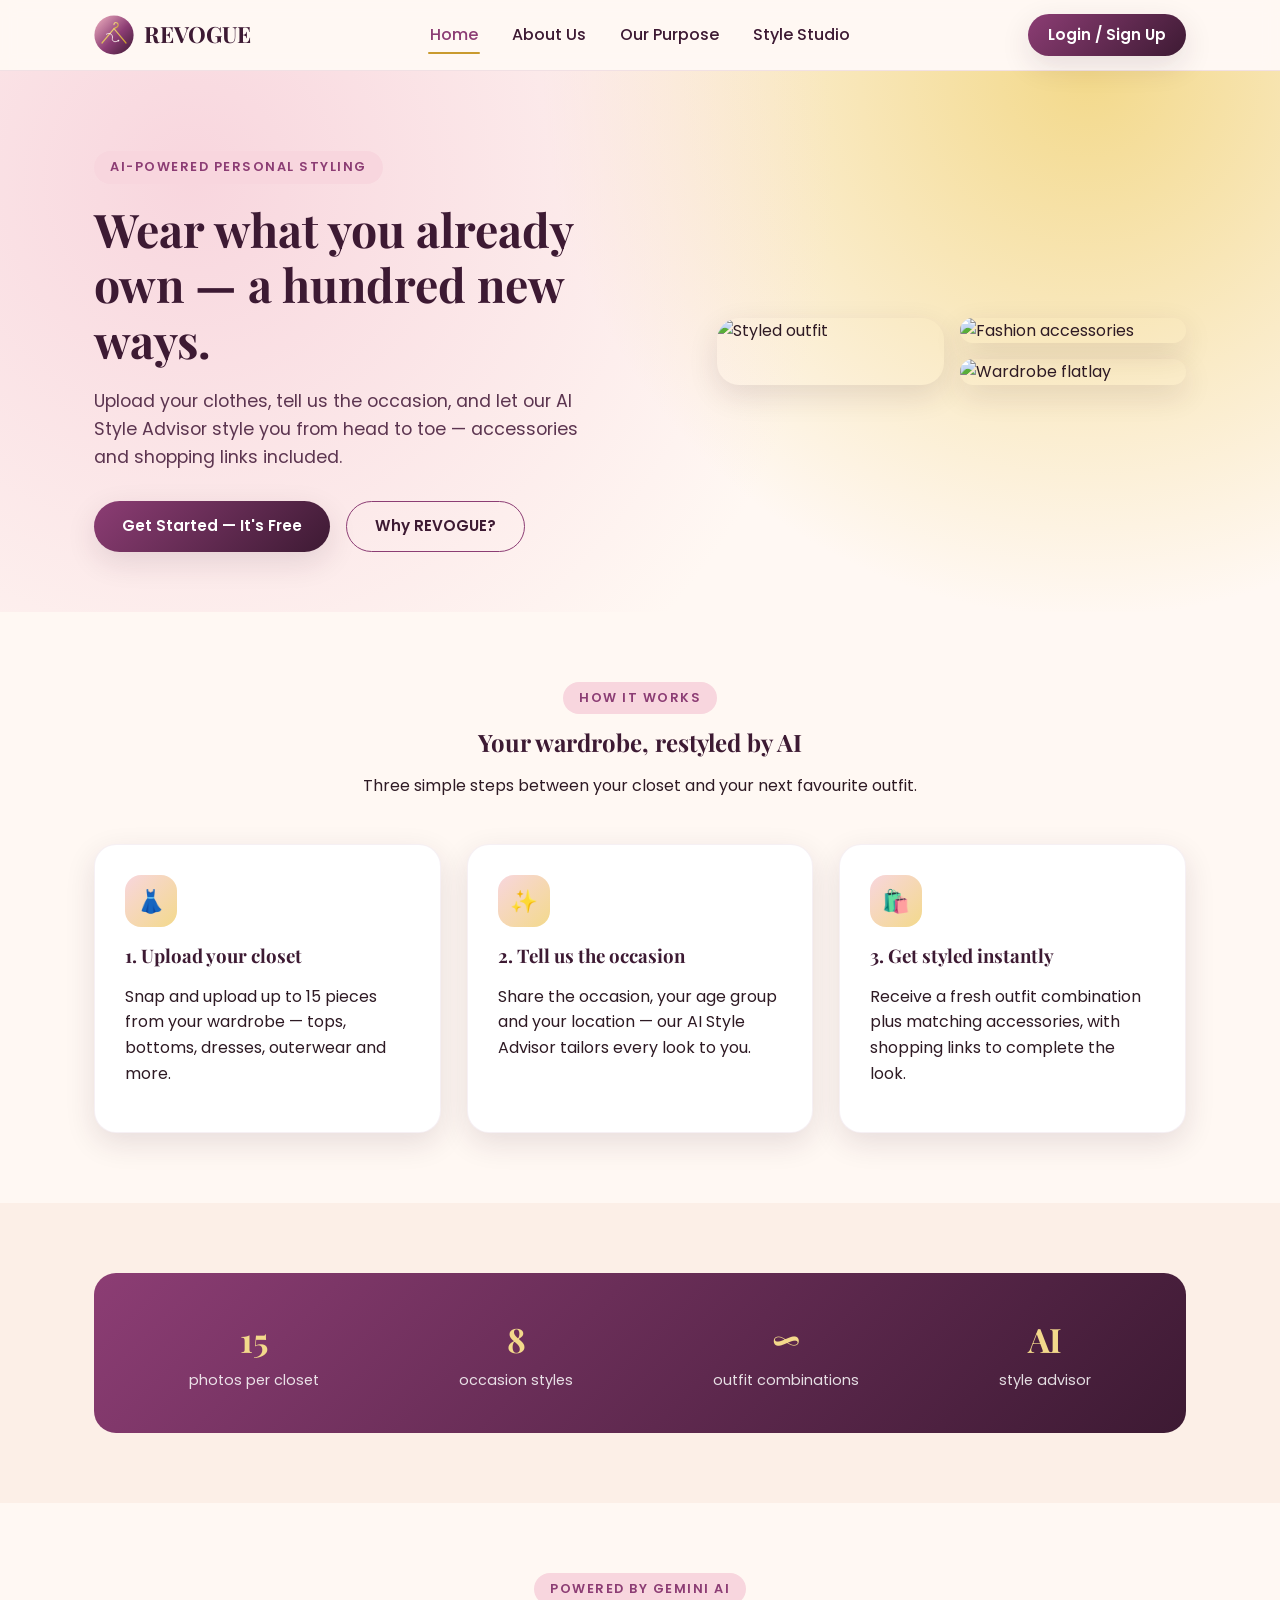
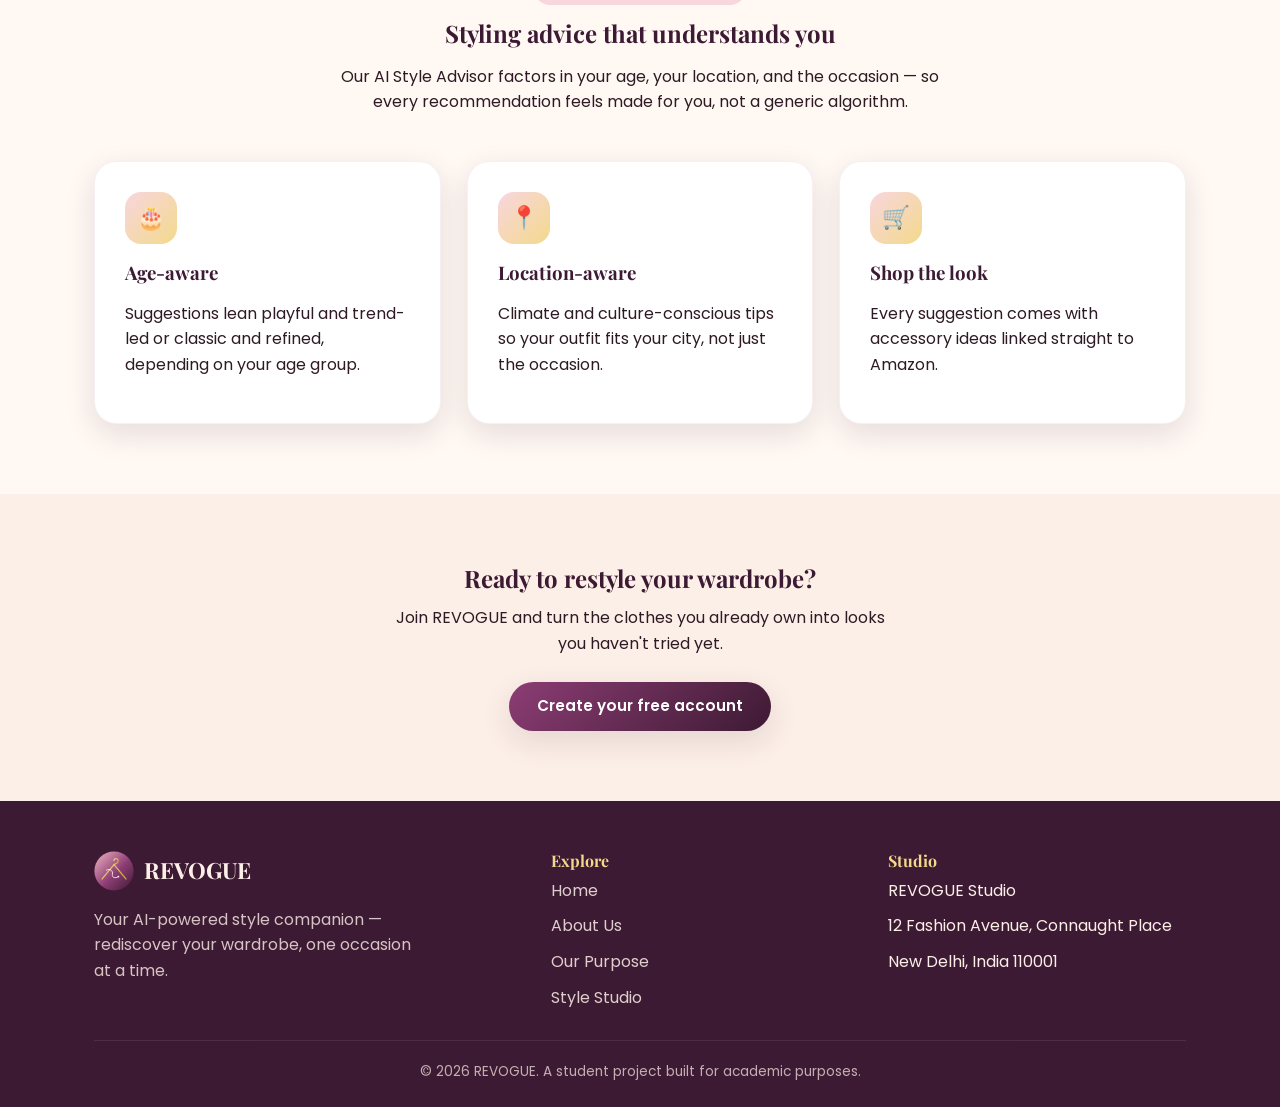
==== index.html @ 8ffc5c36 "Initial REVOGUE site: landing, auth, style studio, about, purpose pages Static HTML/CSS/JS school pr" ====
<!DOCTYPE html>
<html lang="en">
<head>
<meta charset="UTF-8">
<meta name="viewport" content="width=device-width, initial-scale=1.0">
<title>REVOGUE — Restyle. Reimagine. Repeat.</title>
<meta name="description" content="REVOGUE helps you rediscover your wardrobe with AI-powered styling ideas for every occasion.">
<link rel="icon" type="image/svg+xml" href="assets/logo-mark.svg">
<link rel="stylesheet" href="css/style.css">
</head>
<body>

<header class="navbar">
  <div class="container">
    <a href="index.html" class="nav-brand"><img src="assets/logo-mark.svg" alt="REVOGUE logo"> REVOGUE</a>
    <ul class="nav-links">
      <li><a href="index.html" data-page="index.html">Home</a></li>
      <li><a href="about.html" data-page="about.html">About Us</a></li>
      <li><a href="purpose.html" data-page="purpose.html">Our Purpose</a></li>
      <li><a href="dashboard.html" data-page="dashboard.html">Style Studio</a></li>
    </ul>
    <div class="nav-right">
      <div id="navAuthSlot" class="nav-auth"></div>
      <button class="nav-toggle" aria-label="Toggle menu">&#9776;</button>
    </div>
  </div>
</header>

<section class="hero">
  <div class="container">
    <div class="hero-copy">
      <span class="hero-eyebrow">AI-Powered Personal Styling</span>
      <h1>Wear what you already own — a hundred new ways.</h1>
      <p class="lead">Upload your clothes, tell us the occasion, and let our AI Style Advisor style you from head to toe — accessories and shopping links included.</p>
      <div class="hero-actions">
        <a href="login.html" class="btn btn-primary">Get Started — It's Free</a>
        <a href="purpose.html" class="btn btn-outline">Why REVOGUE?</a>
      </div>
    </div>
    <div class="hero-visual">
      <img class="tall" src="https://picsum.photos/seed/revogue-hero-1/500/620" alt="Styled outfit">
      <img class="short" src="https://picsum.photos/seed/revogue-hero-2/500/300" alt="Fashion accessories">
      <img class="short" src="https://picsum.photos/seed/revogue-hero-3/500/300" alt="Wardrobe flatlay">
    </div>
  </div>
</section>

<section>
  <div class="container">
    <div class="section-heading">
      <span class="hero-eyebrow">How it works</span>
      <h2>Your wardrobe, restyled by AI</h2>
      <p>Three simple steps between your closet and your next favourite outfit.</p>
    </div>
    <div class="grid-3">
      <div class="card">
        <div class="icon-badge">👗</div>
        <h3>1. Upload your closet</h3>
        <p>Snap and upload up to 15 pieces from your wardrobe — tops, bottoms, dresses, outerwear and more.</p>
      </div>
      <div class="card">
        <div class="icon-badge">✨</div>
        <h3>2. Tell us the occasion</h3>
        <p>Share the occasion, your age group and your location — our AI Style Advisor tailors every look to you.</p>
      </div>
      <div class="card">
        <div class="icon-badge">🛍️</div>
        <h3>3. Get styled instantly</h3>
        <p>Receive a fresh outfit combination plus matching accessories, with shopping links to complete the look.</p>
      </div>
    </div>
  </div>
</section>

<section class="section-alt">
  <div class="container">
    <div class="stats-strip">
      <div class="stat"><strong>15</strong><span>photos per closet</span></div>
      <div class="stat"><strong>8</strong><span>occasion styles</span></div>
      <div class="stat"><strong>&infin;</strong><span>outfit combinations</span></div>
      <div class="stat"><strong>AI</strong><span>style advisor</span></div>
    </div>
  </div>
</section>

<section>
  <div class="container">
    <div class="section-heading">
      <span class="hero-eyebrow">Powered by Gemini AI</span>
      <h2>Styling advice that understands you</h2>
      <p>Our AI Style Advisor factors in your age, your location, and the occasion — so every recommendation feels made for you, not a generic algorithm.</p>
    </div>
    <div class="grid-3">
      <div class="card">
        <div class="icon-badge">🎂</div>
        <h3>Age-aware</h3>
        <p>Suggestions lean playful and trend-led or classic and refined, depending on your age group.</p>
      </div>
      <div class="card">
        <div class="icon-badge">📍</div>
        <h3>Location-aware</h3>
        <p>Climate and culture-conscious tips so your outfit fits your city, not just the occasion.</p>
      </div>
      <div class="card">
        <div class="icon-badge">🛒</div>
        <h3>Shop the look</h3>
        <p>Every suggestion comes with accessory ideas linked straight to Amazon.</p>
      </div>
    </div>
  </div>
</section>

<section class="section-alt">
  <div class="container" style="text-align:center;">
    <h2>Ready to restyle your wardrobe?</h2>
    <p style="max-width:50ch; margin:0 auto 26px;">Join REVOGUE and turn the clothes you already own into looks you haven't tried yet.</p>
    <a href="login.html" class="btn btn-primary">Create your free account</a>
  </div>
</section>

<footer>
  <div class="container">
    <div class="footer-grid">
      <div>
        <div class="nav-brand" style="color:var(--cream-soft); margin-bottom:14px;"><img src="assets/logo-mark.svg" alt="REVOGUE logo"> REVOGUE</div>
        <p style="opacity:0.8; max-width:32ch;">Your AI-powered style companion — rediscover your wardrobe, one occasion at a time.</p>
      </div>
      <div>
        <h4>Explore</h4>
        <ul>
          <li><a href="index.html">Home</a></li>
          <li><a href="about.html">About Us</a></li>
          <li><a href="purpose.html">Our Purpose</a></li>
          <li><a href="dashboard.html">Style Studio</a></li>
        </ul>
      </div>
      <div>
        <h4>Studio</h4>
        <ul>
          <li>REVOGUE Studio</li>
          <li>12 Fashion Avenue, Connaught Place</li>
          <li>New Delhi, India 110001</li>
        </ul>
      </div>
    </div>
    <div class="footer-bottom">&copy; 2026 REVOGUE. A student project built for academic purposes.</div>
  </div>
</footer>

<script src="js/storage.js"></script>
<script src="js/nav.js"></script>
</body>
</html>
---- css/style.css ----
@import url('https://fonts.googleapis.com/css2?family=Playfair+Display:ital,wght@0,500;0,600;0,700;1,500&family=Poppins:wght@300;400;500;600;700&display=swap');

:root {
  --cream: #FFF8F3;
  --cream-soft: #FCEFE7;
  --blush: #F3B6C3;
  --blush-soft: #F8D6DE;
  --plum: #8C3D74;
  --plum-deep: #3D1A33;
  --gold: #C99A2E;
  --gold-soft: #F3D98B;
  --ink: #2E1A24;
  --white: #FFFFFF;

  --font-heading: 'Playfair Display', Georgia, serif;
  --font-body: 'Poppins', 'Segoe UI', sans-serif;

  --radius-lg: 22px;
  --radius-md: 14px;
  --radius-sm: 8px;
  --shadow-soft: 0 10px 30px rgba(61, 26, 51, 0.12);
  --shadow-lift: 0 18px 40px rgba(61, 26, 51, 0.18);
}

* { box-sizing: border-box; }

html { scroll-behavior: smooth; }

body {
  margin: 0;
  font-family: var(--font-body);
  color: var(--ink);
  background: var(--cream);
  line-height: 1.6;
}

h1, h2, h3, h4 {
  font-family: var(--font-heading);
  color: var(--plum-deep);
  margin: 0 0 0.5em;
  line-height: 1.2;
}

a { color: inherit; text-decoration: none; }

img { max-width: 100%; display: block; }

.container {
  max-width: 1140px;
  margin: 0 auto;
  padding: 0 24px;
}

/* ---------- Navbar ---------- */
.navbar {
  position: sticky;
  top: 0;
  z-index: 100;
  background: rgba(255, 248, 243, 0.92);
  backdrop-filter: blur(8px);
  border-bottom: 1px solid rgba(140, 61, 116, 0.12);
}

.navbar .container {
  display: flex;
  align-items: center;
  justify-content: space-between;
  padding-top: 14px;
  padding-bottom: 14px;
}

.nav-brand {
  display: flex;
  align-items: center;
  gap: 10px;
  font-family: var(--font-heading);
  font-weight: 700;
  font-size: 1.4rem;
  color: var(--plum-deep);
}

.nav-brand img { width: 40px; height: 40px; }

.nav-links {
  display: flex;
  align-items: center;
  gap: 30px;
  list-style: none;
  margin: 0;
  padding: 0;
}

.nav-links a {
  font-weight: 500;
  color: var(--plum-deep);
  position: relative;
  padding: 4px 2px;
}

.nav-links a.active,
.nav-links a:hover {
  color: var(--plum);
}

.nav-links a.active::after {
  content: '';
  position: absolute;
  left: 0; right: 0; bottom: -4px;
  height: 2px;
  background: var(--gold);
  border-radius: 2px;
}

.nav-right { display: flex; align-items: center; gap: 16px; }
.nav-auth { display: flex; align-items: center; gap: 10px; }
.nav-toggle { display: none; }

/* ---------- Buttons ---------- */
.btn {
  display: inline-flex;
  align-items: center;
  justify-content: center;
  gap: 8px;
  padding: 12px 28px;
  border-radius: 999px;
  font-family: var(--font-body);
  font-weight: 600;
  font-size: 0.95rem;
  border: none;
  cursor: pointer;
  transition: transform 0.18s ease, box-shadow 0.18s ease;
}

.btn:hover { transform: translateY(-2px); }

.btn-primary {
  background: linear-gradient(135deg, var(--plum), var(--plum-deep));
  color: var(--white);
  box-shadow: var(--shadow-soft);
}
.btn-primary:hover { box-shadow: var(--shadow-lift); }

.btn-gold {
  background: linear-gradient(135deg, var(--gold-soft), var(--gold));
  color: var(--plum-deep);
  box-shadow: var(--shadow-soft);
}

.btn-outline {
  background: transparent;
  color: var(--plum-deep);
  border: 1.5px solid var(--plum);
}
.btn-outline:hover { background: rgba(140, 61, 116, 0.08); }

.btn-block { width: 100%; }
.btn[disabled] { opacity: 0.5; cursor: not-allowed; transform: none; }

/* ---------- Hero ---------- */
.hero {
  background: radial-gradient(circle at 15% 20%, var(--blush-soft), transparent 55%),
              radial-gradient(circle at 85% 0%, var(--gold-soft), transparent 45%),
              var(--cream);
  padding: 80px 0 60px;
}

.hero .container {
  display: grid;
  grid-template-columns: 1.1fr 0.9fr;
  gap: 50px;
  align-items: center;
}

.hero-eyebrow {
  display: inline-block;
  background: var(--blush-soft);
  color: var(--plum);
  font-size: 0.8rem;
  font-weight: 600;
  letter-spacing: 1.5px;
  text-transform: uppercase;
  padding: 6px 16px;
  border-radius: 999px;
  margin-bottom: 18px;
}

.hero h1 {
  font-size: 2.9rem;
  margin-bottom: 18px;
}

.hero p.lead {
  font-size: 1.1rem;
  color: #5c3550;
  max-width: 46ch;
  margin-bottom: 30px;
}

.hero-actions { display: flex; gap: 16px; flex-wrap: wrap; }

.hero-visual {
  position: relative;
  display: grid;
  grid-template-columns: 1fr 1fr;
  gap: 16px;
}

.hero-visual img {
  border-radius: var(--radius-lg);
  box-shadow: var(--shadow-soft);
  object-fit: cover;
  width: 100%;
  height: 100%;
}

.hero-visual .tall { grid-row: span 2; height: 100%; }
.hero-visual .short { height: 100%; }

/* ---------- Sections ---------- */
section { padding: 70px 0; }

.section-heading { text-align: center; max-width: 640px; margin: 0 auto 46px; }
.section-heading .hero-eyebrow { margin-bottom: 14px; }

.grid-3 { display: grid; grid-template-columns: repeat(3, 1fr); gap: 26px; }
.grid-2 { display: grid; grid-template-columns: repeat(2, 1fr); gap: 30px; }

.card {
  background: var(--white);
  border-radius: var(--radius-lg);
  padding: 30px;
  box-shadow: var(--shadow-soft);
  border: 1px solid rgba(140, 61, 116, 0.08);
}

.card .icon-badge {
  width: 52px; height: 52px;
  border-radius: 16px;
  display: flex; align-items: center; justify-content: center;
  background: linear-gradient(135deg, var(--blush-soft), var(--gold-soft));
  font-size: 1.4rem;
  margin-bottom: 18px;
}

.section-alt { background: var(--cream-soft); }

.stats-strip {
  display: flex;
  justify-content: space-around;
  flex-wrap: wrap;
  gap: 30px;
  background: linear-gradient(135deg, var(--plum), var(--plum-deep));
  color: var(--white);
  border-radius: var(--radius-lg);
  padding: 40px;
  margin: 0 auto;
}

.stats-strip .stat { text-align: center; }
.stats-strip .stat strong {
  display: block;
  font-family: var(--font-heading);
  font-size: 2.1rem;
  color: var(--gold-soft);
}
.stats-strip .stat span { font-size: 0.9rem; opacity: 0.85; }

/* ---------- Footer ---------- */
footer {
  background: var(--plum-deep);
  color: var(--cream-soft);
  padding: 50px 0 24px;
}

footer .footer-grid {
  display: grid;
  grid-template-columns: 1.4fr 1fr 1fr;
  gap: 40px;
  margin-bottom: 30px;
}

footer h4 { color: var(--gold-soft); font-size: 1rem; }
footer a { opacity: 0.85; }
footer a:hover { opacity: 1; color: var(--gold-soft); }
footer ul { list-style: none; margin: 0; padding: 0; display: flex; flex-direction: column; gap: 10px; }

.footer-bottom {
  border-top: 1px solid rgba(255,255,255,0.12);
  padding-top: 20px;
  text-align: center;
  font-size: 0.85rem;
  opacity: 0.7;
}

/* ---------- Forms ---------- */
.auth-wrap {
  min-height: calc(100vh - 76px);
  display: flex;
  align-items: center;
  justify-content: center;
  padding: 50px 20px;
  background: radial-gradient(circle at 20% 10%, var(--blush-soft), transparent 50%),
              radial-gradient(circle at 90% 90%, var(--gold-soft), transparent 45%),
              var(--cream);
}

.auth-card {
  width: 100%;
  max-width: 460px;
  background: var(--white);
  border-radius: var(--radius-lg);
  box-shadow: var(--shadow-lift);
  padding: 44px 40px;
}

.auth-tabs {
  display: flex;
  background: var(--cream-soft);
  border-radius: 999px;
  padding: 4px;
  margin-bottom: 30px;
}

.auth-tabs button {
  flex: 1;
  padding: 10px;
  border: none;
  background: transparent;
  border-radius: 999px;
  font-family: var(--font-body);
  font-weight: 600;
  color: var(--plum-deep);
  cursor: pointer;
}

.auth-tabs button.active {
  background: linear-gradient(135deg, var(--plum), var(--plum-deep));
  color: var(--white);
}

.form-group { margin-bottom: 20px; }

.form-group label {
  display: block;
  font-size: 0.85rem;
  font-weight: 600;
  color: var(--plum-deep);
  margin-bottom: 7px;
}

.form-group input,
.form-group select {
  width: 100%;
  padding: 12px 14px;
  border-radius: var(--radius-sm);
  border: 1.5px solid rgba(140, 61, 116, 0.2);
  font-family: var(--font-body);
  font-size: 0.95rem;
  background: var(--cream-soft);
  color: var(--ink);
}

.form-group input:focus,
.form-group select:focus {
  outline: none;
  border-color: var(--plum);
  background: var(--white);
}

.form-row { display: grid; grid-template-columns: 1fr 1fr; gap: 16px; }

.form-hint { font-size: 0.8rem; color: #7a5c72; margin-top: 6px; }
.form-error {
  background: #fbe4e4;
  color: #a13939;
  padding: 10px 14px;
  border-radius: var(--radius-sm);
  font-size: 0.85rem;
  margin-bottom: 18px;
  display: none;
}
.form-error.show { display: block; }

/* ---------- Dashboard ---------- */
.dash-header {
  background: linear-gradient(135deg, var(--plum), var(--plum-deep));
  color: var(--white);
  padding: 40px 0;
}
.dash-header .container { display: flex; align-items: center; justify-content: space-between; flex-wrap: wrap; gap: 16px; }
.dash-header h1 { color: var(--white); font-size: 1.8rem; margin: 0; }
.dash-header p { margin: 4px 0 0; opacity: 0.85; }

.upload-zone {
  border: 2px dashed rgba(140, 61, 116, 0.35);
  border-radius: var(--radius-lg);
  padding: 40px;
  text-align: center;
  background: var(--white);
  cursor: pointer;
  transition: border-color 0.2s ease, background 0.2s ease;
}
.upload-zone:hover { border-color: var(--plum); background: var(--cream-soft); }
.upload-zone input { display: none; }

.closet-grid {
  display: grid;
  grid-template-columns: repeat(auto-fill, minmax(150px, 1fr));
  gap: 16px;
  margin-top: 26px;
}

.closet-item {
  position: relative;
  background: var(--white);
  border-radius: var(--radius-md);
  overflow: hidden;
  box-shadow: var(--shadow-soft);
}
.closet-item img { height: 150px; width: 100%; object-fit: cover; }
.closet-item .tag {
  position: absolute; top: 8px; left: 8px;
  background: rgba(61,26,51,0.75); color: var(--white);
  font-size: 0.7rem; padding: 3px 9px; border-radius: 999px;
  text-transform: capitalize;
}
.closet-item .remove-btn {
  position: absolute; top: 8px; right: 8px;
  width: 24px; height: 24px; border-radius: 50%;
  background: rgba(255,255,255,0.9); color: var(--plum-deep);
  border: none; cursor: pointer; font-weight: 700; line-height: 1;
}

.suggest-panel {
  background: var(--white);
  border-radius: var(--radius-lg);
  box-shadow: var(--shadow-soft);
  padding: 30px;
}

.suggest-controls { display: flex; gap: 16px; flex-wrap: wrap; align-items: flex-end; margin-bottom: 20px; }
.suggest-controls .form-group { flex: 1; min-width: 180px; margin-bottom: 0; }

.ai-badge {
  display: inline-flex; align-items: center; gap: 6px;
  background: linear-gradient(135deg, var(--gold-soft), var(--gold));
  color: var(--plum-deep); font-size: 0.75rem; font-weight: 700;
  padding: 5px 12px; border-radius: 999px; margin-bottom: 14px;
}

.look-card {
  display: grid;
  grid-template-columns: 220px 1fr;
  gap: 24px;
  background: var(--cream-soft);
  border-radius: var(--radius-lg);
  padding: 22px;
  margin-top: 20px;
  animation: fadeIn 0.4s ease;
}
.look-card img { border-radius: var(--radius-md); height: 100%; min-height: 220px; object-fit: cover; }
.look-card h3 { margin-bottom: 10px; }
.look-card .occasion-pill {
  display: inline-block; background: var(--blush-soft); color: var(--plum);
  font-size: 0.75rem; font-weight: 600; padding: 4px 12px; border-radius: 999px; margin-bottom: 10px;
}

.accessory-list { display: flex; flex-wrap: wrap; gap: 10px; margin-top: 14px; }
.accessory-chip {
  background: var(--white); border: 1px solid rgba(140,61,116,0.2);
  padding: 8px 14px; border-radius: 999px; font-size: 0.85rem;
  display: inline-flex; align-items: center; gap: 6px;
}
.accessory-chip:hover { border-color: var(--plum); color: var(--plum); }
.accessory-chip .cart-icon { font-size: 0.9rem; }

@keyframes fadeIn { from { opacity: 0; transform: translateY(8px);} to { opacity: 1; transform: translateY(0);} }

.empty-state { text-align: center; padding: 40px 20px; color: #7a5c72; }

/* ---------- About / Team / Purpose ---------- */
.team-grid { display: grid; grid-template-columns: repeat(2, 1fr); gap: 30px; }
.team-card { text-align: center; }
.team-card img { width: 100%; height: 260px; object-fit: cover; border-radius: var(--radius-lg); margin-bottom: 18px; }
.team-card h3 { margin-bottom: 2px; }
.team-card .role { color: var(--plum); font-weight: 600; font-size: 0.9rem; margin-bottom: 10px; }

.office-block { display: grid; grid-template-columns: 1fr 1fr; gap: 40px; align-items: center; }
.office-block img { border-radius: var(--radius-lg); box-shadow: var(--shadow-soft); }

.timeline { border-left: 2px solid var(--blush); padding-left: 26px; display: flex; flex-direction: column; gap: 30px; }
.timeline .step { position: relative; }
.timeline .step::before {
  content: ''; position: absolute; left: -32px; top: 4px;
  width: 12px; height: 12px; border-radius: 50%;
  background: var(--gold); box-shadow: 0 0 0 4px var(--cream-soft);
}

.note-banner {
  background: var(--blush-soft);
  border-left: 4px solid var(--plum);
  border-radius: var(--radius-sm);
  padding: 18px 22px;
  font-size: 0.92rem;
  color: #5c3550;
}

/* ---------- Responsive ---------- */
@media (max-width: 860px) {
  .hero .container { grid-template-columns: 1fr; }
  .hero-visual { order: -1; }
  .grid-3, .grid-2, .team-grid, .office-block { grid-template-columns: 1fr; }
  footer .footer-grid { grid-template-columns: 1fr; }
  .look-card { grid-template-columns: 1fr; }
  .look-card img { min-height: 200px; }
}

@media (max-width: 640px) {
  .nav-links {
    position: fixed; inset: 76px 0 0 0;
    background: var(--cream);
    flex-direction: column;
    padding: 30px;
    transform: translateX(100%);
    transition: transform 0.25s ease;
  }
  .nav-links.open { transform: translateX(0); }
  .nav-toggle {
    display: block;
    background: none; border: none; font-size: 1.6rem; cursor: pointer; color: var(--plum-deep);
  }
  .hero h1 { font-size: 2.1rem; }
  .form-row { grid-template-columns: 1fr; }
  .auth-card { padding: 32px 24px; }
}
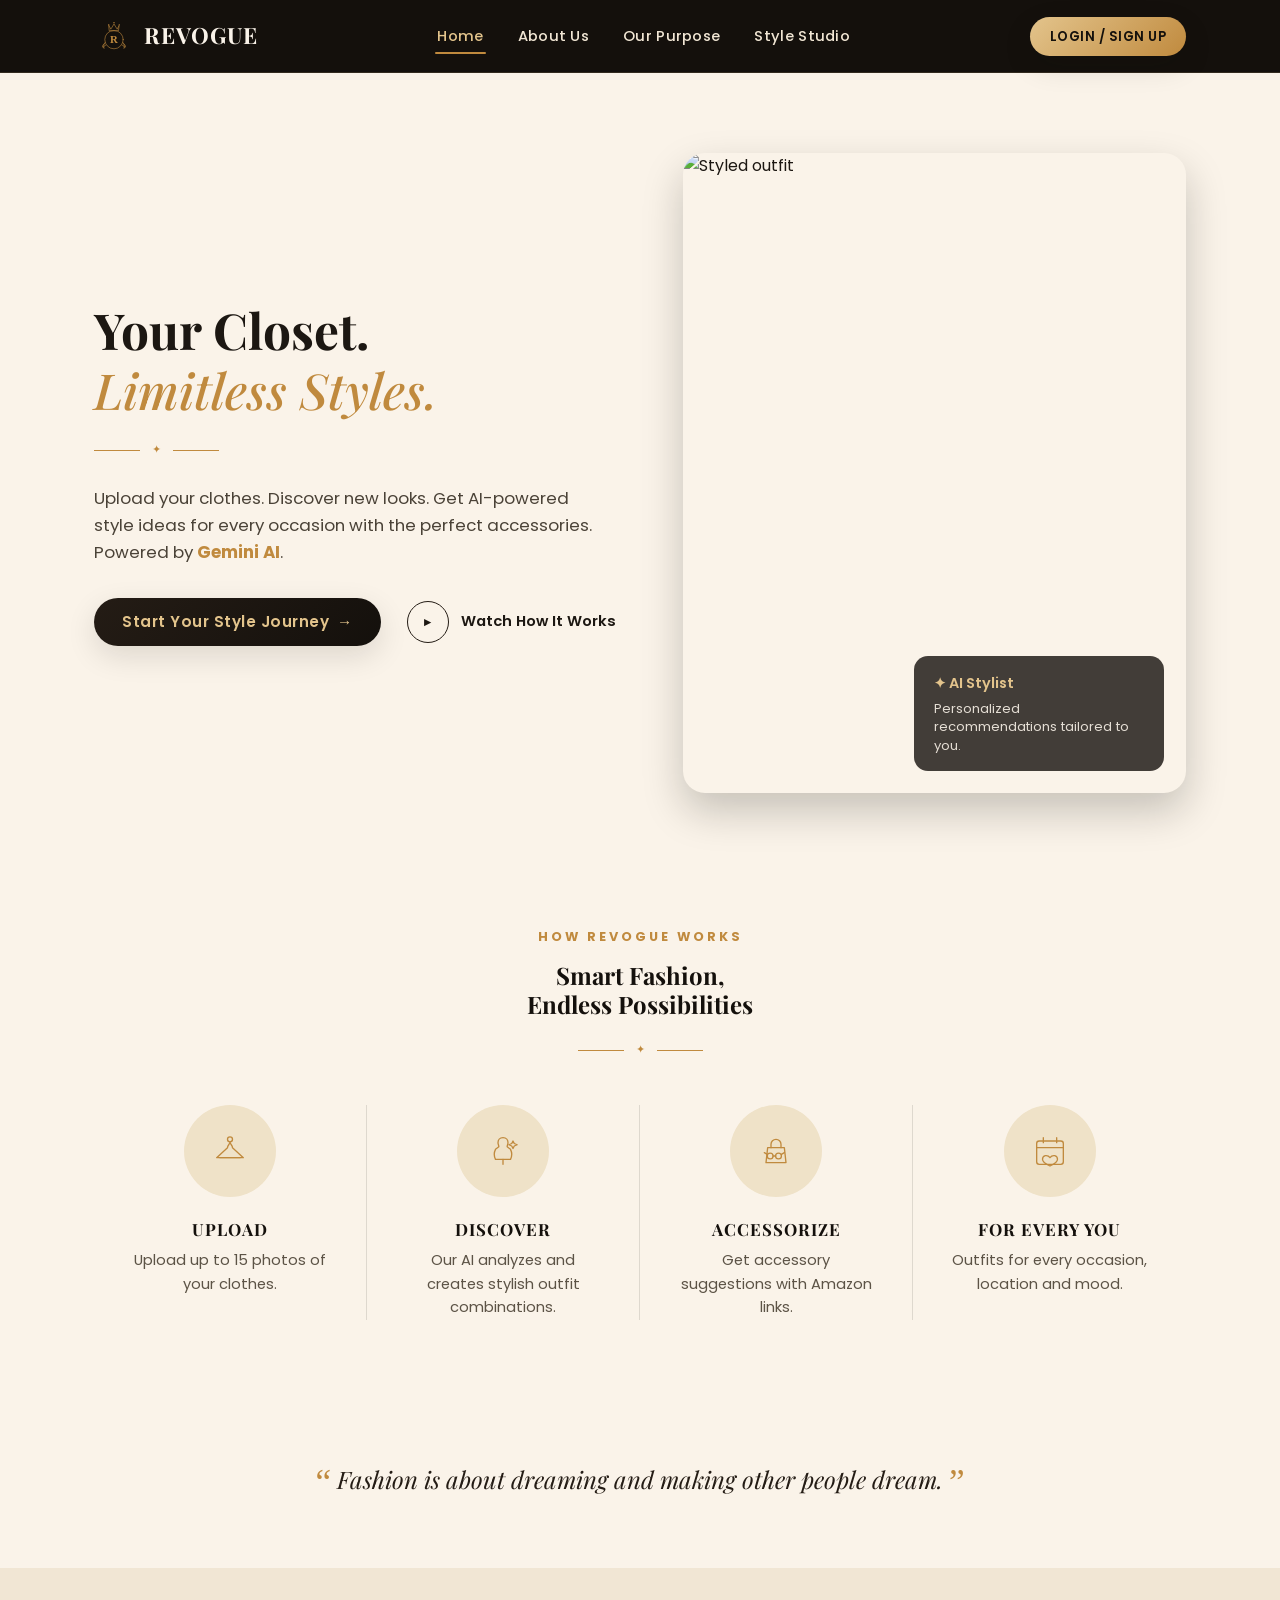
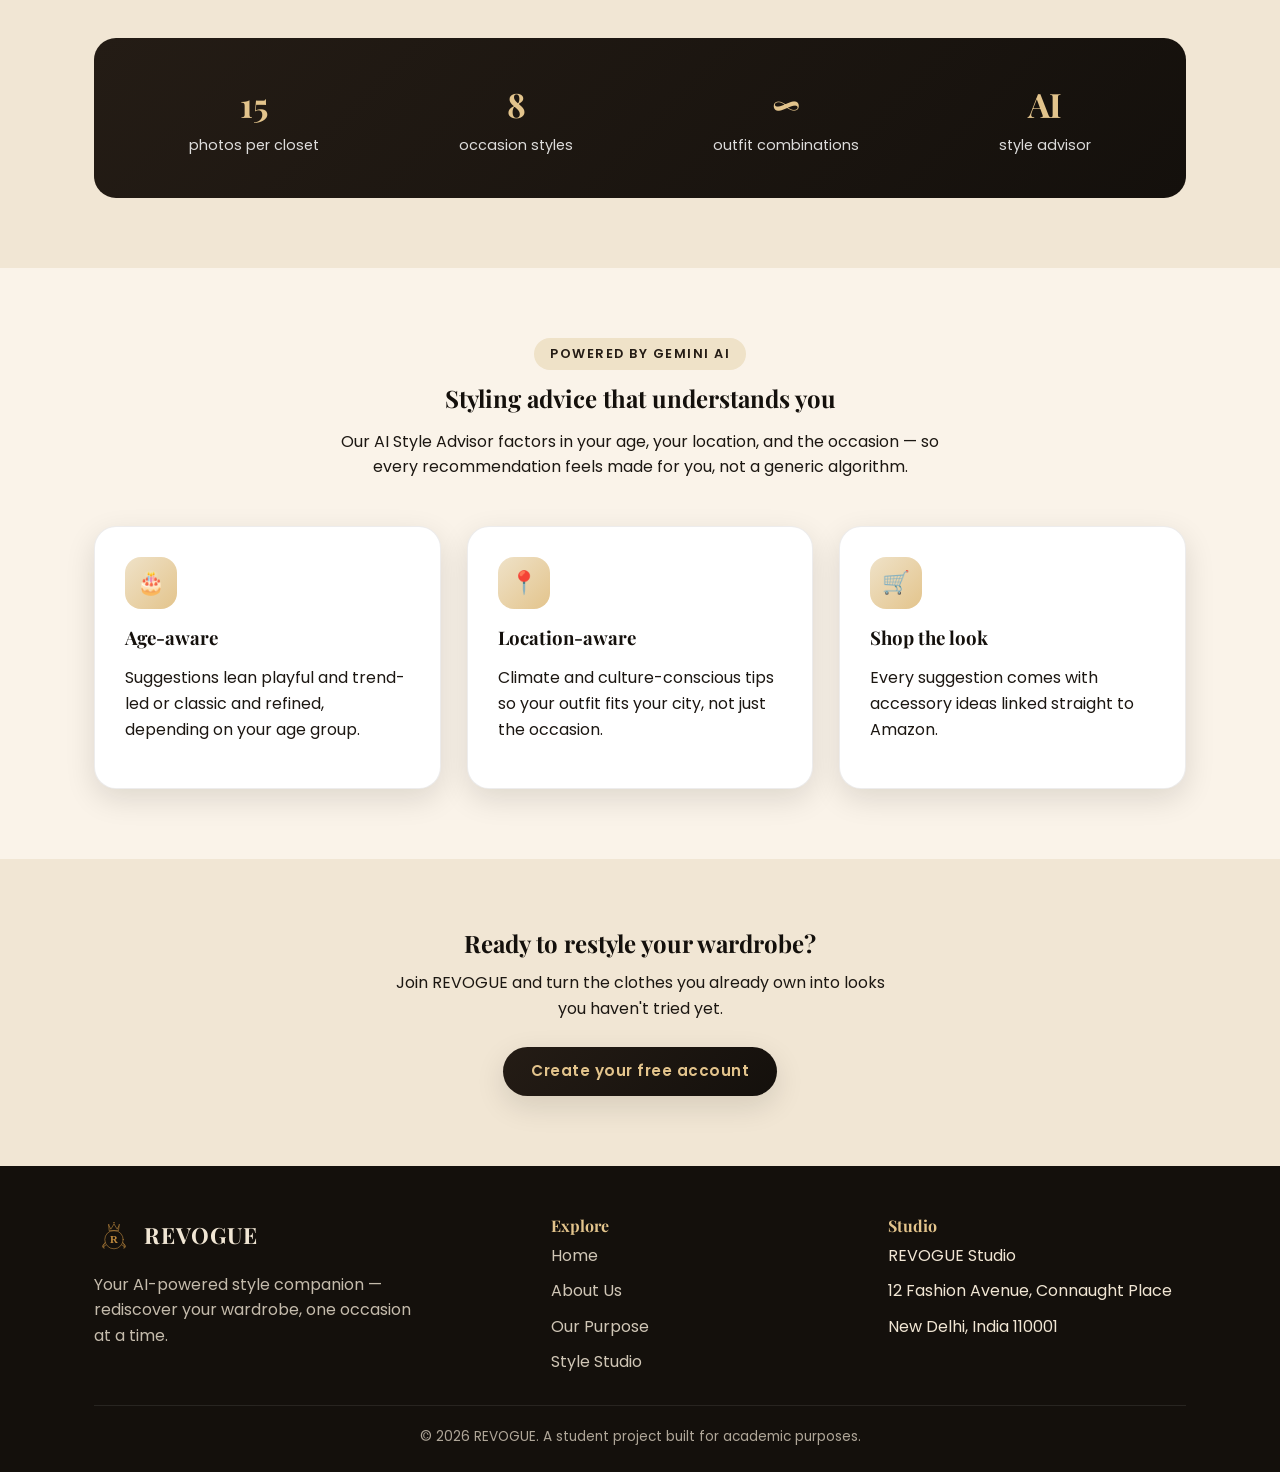
==== commit eb17f019: "Redesign homepage with black/gold luxury theme Re-theme the site palette to black, gold, and warm cr" ====
--- a/index.html
+++ b/index.html
@@ -29,46 +29,91 @@
 <section class="hero">
   <div class="container">
     <div class="hero-copy">
-      <span class="hero-eyebrow">AI-Powered Personal Styling</span>
-      <h1>Wear what you already own — a hundred new ways.</h1>
-      <p class="lead">Upload your clothes, tell us the occasion, and let our AI Style Advisor style you from head to toe — accessories and shopping links included.</p>
+      <h1>Your Closet.<span class="script">Limitless Styles.</span></h1>
+      <div class="divider-accent"><span></span><i>&#10022;</i><span></span></div>
+      <p class="lead">Upload your clothes. Discover new looks. Get AI-powered style ideas for every occasion with the perfect accessories. Powered by <strong>Gemini AI</strong>.</p>
       <div class="hero-actions">
-        <a href="login.html" class="btn btn-primary">Get Started — It's Free</a>
-        <a href="purpose.html" class="btn btn-outline">Why REVOGUE?</a>
+        <a href="login.html" class="btn btn-primary">Start Your Style Journey <span aria-hidden="true">&rarr;</span></a>
+        <a href="#how-it-works" class="btn-play"><span class="play-circle">&#9658;</span> Watch How It Works</a>
       </div>
     </div>
-    <div class="hero-visual">
-      <img class="tall" src="https://picsum.photos/seed/revogue-hero-1/500/620" alt="Styled outfit">
-      <img class="short" src="https://picsum.photos/seed/revogue-hero-2/500/300" alt="Fashion accessories">
-      <img class="short" src="https://picsum.photos/seed/revogue-hero-3/500/300" alt="Wardrobe flatlay">
+    <div class="hero-visual-single">
+      <img src="https://images.unsplash.com/photo-1483985988355-763728e1935b?w=700&h=820&fit=crop&q=80" alt="Styled outfit">
+      <div class="ai-float-badge">
+        <span class="ai-float-badge-title">&#10022; AI Stylist</span>
+        <p>Personalized recommendations tailored to you.</p>
+      </div>
     </div>
   </div>
 </section>
 
-<section>
+<section id="how-it-works">
   <div class="container">
     <div class="section-heading">
-      <span class="hero-eyebrow">How it works</span>
-      <h2>Your wardrobe, restyled by AI</h2>
-      <p>Three simple steps between your closet and your next favourite outfit.</p>
+      <span class="eyebrow-line">How REVOGUE Works</span>
+      <h2>Smart Fashion,<br>Endless Possibilities</h2>
+      <div class="divider-accent"><span></span><i>&#10022;</i><span></span></div>
     </div>
-    <div class="grid-3">
-      <div class="card">
-        <div class="icon-badge">👗</div>
-        <h3>1. Upload your closet</h3>
-        <p>Snap and upload up to 15 pieces from your wardrobe — tops, bottoms, dresses, outerwear and more.</p>
+    <div class="works-grid">
+      <div class="works-col">
+        <div class="works-icon">
+          <svg viewBox="0 0 48 48" stroke-width="1.6" stroke-linecap="round" stroke-linejoin="round">
+            <circle cx="24" cy="10" r="3"/>
+            <path d="M24 13 C24 16 21 17 21 20 L8 32 H40 L27 20 C27 17 24 16 24 13Z"/>
+            <path d="M12 32 H36"/>
+          </svg>
+        </div>
+        <h3>Upload</h3>
+        <p>Upload up to 15 photos of your clothes.</p>
       </div>
-      <div class="card">
-        <div class="icon-badge">✨</div>
-        <h3>2. Tell us the occasion</h3>
-        <p>Share the occasion, your age group and your location — our AI Style Advisor tailors every look to you.</p>
+      <div class="works-col">
+        <div class="works-icon">
+          <svg viewBox="0 0 48 48" stroke-width="1.6" stroke-linecap="round" stroke-linejoin="round">
+            <path d="M24 8 C20 8 18 11 18 14 C18 16 19 17 19 19 L15 22 C13 26 13 30 15 34 L33 34 C35 30 35 26 33 22 L29 19 C29 17 30 16 30 14 C30 11 28 8 24 8Z"/>
+            <line x1="24" y1="34" x2="24" y2="40"/>
+            <path d="M36 12 L37.5 15 41 16.5 37.5 18 36 21 34.5 18 31 16.5 34.5 15Z"/>
+          </svg>
+        </div>
+        <h3>Discover</h3>
+        <p>Our AI analyzes and creates stylish outfit combinations.</p>
       </div>
-      <div class="card">
-        <div class="icon-badge">🛍️</div>
-        <h3>3. Get styled instantly</h3>
-        <p>Receive a fresh outfit combination plus matching accessories, with shopping links to complete the look.</p>
+      <div class="works-col">
+        <div class="works-icon">
+          <svg viewBox="0 0 48 48" stroke-width="1.6" stroke-linecap="round" stroke-linejoin="round">
+            <path d="M18 20 V16 a6 6 0 0 1 12 0 V20"/>
+            <path d="M14 20 H34 L36 38 H12 Z"/>
+            <circle cx="17" cy="30" r="3.5"/>
+            <circle cx="27" cy="30" r="3.5"/>
+            <line x1="20.5" y1="30" x2="23.5" y2="30"/>
+            <line x1="13.5" y1="28" x2="10" y2="26"/>
+            <line x1="30.5" y1="28" x2="34" y2="26"/>
+          </svg>
+        </div>
+        <h3>Accessorize</h3>
+        <p>Get accessory suggestions with Amazon links.</p>
+      </div>
+      <div class="works-col">
+        <div class="works-icon">
+          <svg viewBox="0 0 48 48" stroke-width="1.6" stroke-linecap="round" stroke-linejoin="round">
+            <rect x="8" y="12" width="32" height="28" rx="3"/>
+            <line x1="8" y1="20" x2="40" y2="20"/>
+            <line x1="16" y1="8" x2="16" y2="14"/>
+            <line x1="32" y1="8" x2="32" y2="14"/>
+            <path d="M24 32 C21 28 15 29 15 34 C15 38 24 42 24 42 C24 42 33 38 33 34 C33 29 27 28 24 32Z"/>
+          </svg>
+        </div>
+        <h3>For Every You</h3>
+        <p>Outfits for every occasion, location and mood.</p>
       </div>
     </div>
+  </div>
+</section>
+
+<section class="quote-section">
+  <div class="container">
+    <blockquote>
+      <span class="quote-mark">&ldquo;</span> Fashion is about dreaming and making other people dream. <span class="quote-mark">&rdquo;</span>
+    </blockquote>
   </div>
 </section>
 
--- a/css/style.css
+++ b/css/style.css
@@ -1,15 +1,15 @@
-@import url('https://fonts.googleapis.com/css2?family=Playfair+Display:ital,wght@0,500;0,600;0,700;1,500&family=Poppins:wght@300;400;500;600;700&display=swap');
+@import url('https://fonts.googleapis.com/css2?family=Playfair+Display:ital,wght@0,500;0,600;0,700;1,500;1,600&family=Poppins:wght@300;400;500;600;700&display=swap');
 
 :root {
-  --cream: #FFF8F3;
-  --cream-soft: #FCEFE7;
-  --blush: #F3B6C3;
-  --blush-soft: #F8D6DE;
-  --plum: #8C3D74;
-  --plum-deep: #3D1A33;
-  --gold: #C99A2E;
-  --gold-soft: #F3D98B;
-  --ink: #2E1A24;
+  --cream: #FAF3E9;
+  --cream-soft: #F1E6D4;
+  --blush: #E7D6B8;
+  --blush-soft: #EFE2C8;
+  --plum: #241C15;
+  --plum-deep: #14100C;
+  --gold: #C08A3E;
+  --gold-soft: #E3C48C;
+  --ink: #1C1712;
   --white: #FFFFFF;
 
   --font-heading: 'Playfair Display', Georgia, serif;
@@ -18,8 +18,8 @@
   --radius-lg: 22px;
   --radius-md: 14px;
   --radius-sm: 8px;
-  --shadow-soft: 0 10px 30px rgba(61, 26, 51, 0.12);
-  --shadow-lift: 0 18px 40px rgba(61, 26, 51, 0.18);
+  --shadow-soft: 0 10px 30px rgba(20, 16, 12, 0.12);
+  --shadow-lift: 0 18px 40px rgba(20, 16, 12, 0.22);
 }
 
 * { box-sizing: border-box; }
@@ -56,17 +56,16 @@
   position: sticky;
   top: 0;
   z-index: 100;
-  background: rgba(255, 248, 243, 0.92);
-  backdrop-filter: blur(8px);
-  border-bottom: 1px solid rgba(140, 61, 116, 0.12);
+  background: var(--plum-deep);
+  border-bottom: 1px solid rgba(227, 196, 140, 0.15);
 }
 
 .navbar .container {
   display: flex;
   align-items: center;
   justify-content: space-between;
-  padding-top: 14px;
-  padding-bottom: 14px;
+  padding-top: 16px;
+  padding-bottom: 16px;
 }
 
 .nav-brand {
@@ -76,7 +75,8 @@
   font-family: var(--font-heading);
   font-weight: 700;
   font-size: 1.4rem;
-  color: var(--plum-deep);
+  letter-spacing: 1px;
+  color: var(--cream);
 }
 
 .nav-brand img { width: 40px; height: 40px; }
@@ -92,14 +92,16 @@
 
 .nav-links a {
   font-weight: 500;
-  color: var(--plum-deep);
+  font-size: 0.92rem;
+  letter-spacing: 0.3px;
+  color: var(--cream-soft);
   position: relative;
   padding: 4px 2px;
 }
 
 .nav-links a.active,
 .nav-links a:hover {
-  color: var(--plum);
+  color: var(--gold-soft);
 }
 
 .nav-links a.active::after {
@@ -113,7 +115,20 @@
 
 .nav-right { display: flex; align-items: center; gap: 16px; }
 .nav-auth { display: flex; align-items: center; gap: 10px; }
-.nav-toggle { display: none; }
+.nav-auth .btn { padding: 9px 22px; }
+.nav-auth .btn-primary {
+  background: linear-gradient(135deg, var(--gold-soft), var(--gold));
+  color: var(--plum-deep);
+  letter-spacing: 0.5px;
+  text-transform: uppercase;
+  font-size: 0.82rem;
+}
+.nav-auth .btn-outline {
+  border-color: rgba(227, 196, 140, 0.5);
+  color: var(--cream-soft);
+}
+.nav-auth .btn-outline:hover { background: rgba(227, 196, 140, 0.1); }
+.nav-toggle { display: none; color: var(--cream); }
 
 /* ---------- Buttons ---------- */
 .btn {
@@ -135,7 +150,8 @@
 
 .btn-primary {
   background: linear-gradient(135deg, var(--plum), var(--plum-deep));
-  color: var(--white);
+  color: var(--gold-soft);
+  letter-spacing: 0.5px;
   box-shadow: var(--shadow-soft);
 }
 .btn-primary:hover { box-shadow: var(--shadow-lift); }
@@ -151,23 +167,21 @@
   color: var(--plum-deep);
   border: 1.5px solid var(--plum);
 }
-.btn-outline:hover { background: rgba(140, 61, 116, 0.08); }
+.btn-outline:hover { background: rgba(28, 23, 18, 0.08); }
 
 .btn-block { width: 100%; }
 .btn[disabled] { opacity: 0.5; cursor: not-allowed; transform: none; }
 
 /* ---------- Hero ---------- */
 .hero {
-  background: radial-gradient(circle at 15% 20%, var(--blush-soft), transparent 55%),
-              radial-gradient(circle at 85% 0%, var(--gold-soft), transparent 45%),
-              var(--cream);
+  background: var(--cream);
   padding: 80px 0 60px;
 }
 
 .hero .container {
   display: grid;
-  grid-template-columns: 1.1fr 0.9fr;
-  gap: 50px;
+  grid-template-columns: 1fr 0.95fr;
+  gap: 60px;
   align-items: center;
 }
 
@@ -184,20 +198,117 @@
   margin-bottom: 18px;
 }
 
+.eyebrow-line {
+  display: inline-block;
+  color: var(--gold);
+  font-size: 0.8rem;
+  font-weight: 700;
+  letter-spacing: 3px;
+  text-transform: uppercase;
+  margin-bottom: 14px;
+}
+
 .hero h1 {
-  font-size: 2.9rem;
-  margin-bottom: 18px;
-}
+  font-size: 3.1rem;
+  margin-bottom: 0;
+  color: var(--ink);
+}
+
+.hero h1 .script {
+  display: block;
+  font-style: italic;
+  font-weight: 500;
+  color: var(--gold);
+}
+
+.divider-accent {
+  display: flex;
+  align-items: center;
+  gap: 12px;
+  margin: 22px 0 26px;
+}
+
+.section-heading .divider-accent { justify-content: center; }
+
+.divider-accent span {
+  width: 46px;
+  height: 1px;
+  background: var(--gold);
+}
+
+.divider-accent i { color: var(--gold); font-style: normal; font-size: 0.7rem; }
 
 .hero p.lead {
-  font-size: 1.1rem;
-  color: #5c3550;
+  font-size: 1.05rem;
+  color: #4a4237;
   max-width: 46ch;
-  margin-bottom: 30px;
-}
-
-.hero-actions { display: flex; gap: 16px; flex-wrap: wrap; }
-
+  margin-bottom: 32px;
+}
+
+.hero p.lead strong { color: var(--gold); }
+
+.hero-actions { display: flex; gap: 26px; flex-wrap: wrap; align-items: center; }
+
+.btn-play {
+  display: inline-flex;
+  align-items: center;
+  gap: 12px;
+  font-weight: 600;
+  font-size: 0.92rem;
+  color: var(--ink);
+}
+
+.play-circle {
+  width: 42px; height: 42px;
+  border-radius: 50%;
+  border: 1.5px solid var(--plum);
+  display: flex; align-items: center; justify-content: center;
+  font-size: 0.75rem;
+  flex-shrink: 0;
+}
+
+.hero-visual-single {
+  position: relative;
+  border-radius: var(--radius-lg);
+  overflow: hidden;
+  box-shadow: var(--shadow-lift);
+}
+
+.hero-visual-single img {
+  width: 100%;
+  height: 640px;
+  object-fit: cover;
+  display: block;
+}
+
+.ai-float-badge {
+  position: absolute;
+  right: 22px;
+  bottom: 22px;
+  max-width: 250px;
+  background: rgba(20, 16, 12, 0.8);
+  color: var(--cream);
+  padding: 16px 20px;
+  border-radius: var(--radius-md);
+  backdrop-filter: blur(4px);
+}
+
+.ai-float-badge-title {
+  display: block;
+  color: var(--gold-soft);
+  font-weight: 600;
+  font-size: 0.9rem;
+  margin-bottom: 5px;
+}
+
+.ai-float-badge p {
+  margin: 0;
+  font-size: 0.82rem;
+  line-height: 1.4;
+  opacity: 0.88;
+}
+
+/* legacy multi-image hero visual (still used on inner pages) */
 .hero-visual {
   position: relative;
   display: grid;
@@ -230,7 +341,7 @@
   border-radius: var(--radius-lg);
   padding: 30px;
   box-shadow: var(--shadow-soft);
-  border: 1px solid rgba(140, 61, 116, 0.08);
+  border: 1px solid rgba(28, 23, 18, 0.08);
 }
 
 .card .icon-badge {
@@ -243,6 +354,69 @@
 }
 
 .section-alt { background: var(--cream-soft); }
+
+/* ---------- How REVOGUE Works ---------- */
+.works-grid {
+  display: grid;
+  grid-template-columns: repeat(4, 1fr);
+}
+
+.works-col {
+  text-align: center;
+  padding: 0 24px;
+  border-right: 1px solid rgba(28, 23, 18, 0.12);
+}
+
+.works-col:last-child { border-right: none; }
+
+.works-icon {
+  width: 92px; height: 92px;
+  border-radius: 50%;
+  background: var(--blush-soft);
+  display: flex; align-items: center; justify-content: center;
+  margin: 0 auto 22px;
+}
+
+.works-icon svg {
+  width: 40px; height: 40px;
+  fill: none;
+  stroke: var(--gold);
+}
+
+.works-col h3 {
+  font-size: 1.05rem;
+  letter-spacing: 1px;
+  text-transform: uppercase;
+  margin-bottom: 10px;
+}
+
+.works-col p {
+  color: #5c5346;
+  font-size: 0.92rem;
+  max-width: 22ch;
+  margin: 0 auto;
+}
+
+/* ---------- Quote ---------- */
+.quote-section blockquote {
+  margin: 0 auto;
+  max-width: 700px;
+  text-align: center;
+  font-family: var(--font-heading);
+  font-style: italic;
+  font-size: 1.5rem;
+  color: var(--plum);
+  position: relative;
+}
+
+.quote-mark {
+  font-family: Georgia, serif;
+  font-style: normal;
+  color: var(--gold);
+  font-size: 2.2rem;
+  line-height: 0;
+  vertical-align: middle;
+}
 
 .stats-strip {
   display: flex;
@@ -353,7 +527,7 @@
   width: 100%;
   padding: 12px 14px;
   border-radius: var(--radius-sm);
-  border: 1.5px solid rgba(140, 61, 116, 0.2);
+  border: 1.5px solid rgba(28, 23, 18, 0.2);
   font-family: var(--font-body);
   font-size: 0.95rem;
   background: var(--cream-soft);
@@ -369,7 +543,7 @@
 
 .form-row { display: grid; grid-template-columns: 1fr 1fr; gap: 16px; }
 
-.form-hint { font-size: 0.8rem; color: #7a5c72; margin-top: 6px; }
+.form-hint { font-size: 0.8rem; color: #6b6152; margin-top: 6px; }
 .form-error {
   background: #fbe4e4;
   color: #a13939;
@@ -392,7 +566,12 @@
 .dash-header p { margin: 4px 0 0; opacity: 0.85; }
 
 .upload-zone {
-  border: 2px dashed rgba(140, 61, 116, 0.35);
+  display: flex;
+  flex-direction: column;
+  align-items: center;
+  justify-content: center;
+  width: 100%;
+  border: 2px dashed rgba(28, 23, 18, 0.35);
   border-radius: var(--radius-lg);
   padding: 40px;
   text-align: center;
@@ -467,7 +646,7 @@
 
 .accessory-list { display: flex; flex-wrap: wrap; gap: 10px; margin-top: 14px; }
 .accessory-chip {
-  background: var(--white); border: 1px solid rgba(140,61,116,0.2);
+  background: var(--white); border: 1px solid rgba(28,23,18,0.2);
   padding: 8px 14px; border-radius: 999px; font-size: 0.85rem;
   display: inline-flex; align-items: center; gap: 6px;
 }
@@ -476,7 +655,7 @@
 
 @keyframes fadeIn { from { opacity: 0; transform: translateY(8px);} to { opacity: 1; transform: translateY(0);} }
 
-.empty-state { text-align: center; padding: 40px 20px; color: #7a5c72; }
+.empty-state { text-align: center; padding: 40px 20px; color: #6b6152; }
 
 /* ---------- About / Team / Purpose ---------- */
 .team-grid { display: grid; grid-template-columns: repeat(2, 1fr); gap: 30px; }
@@ -502,7 +681,7 @@
   border-radius: var(--radius-sm);
   padding: 18px 22px;
   font-size: 0.92rem;
-  color: #5c3550;
+  color: #4a4237;
 }
 
 /* ---------- Responsive ---------- */
